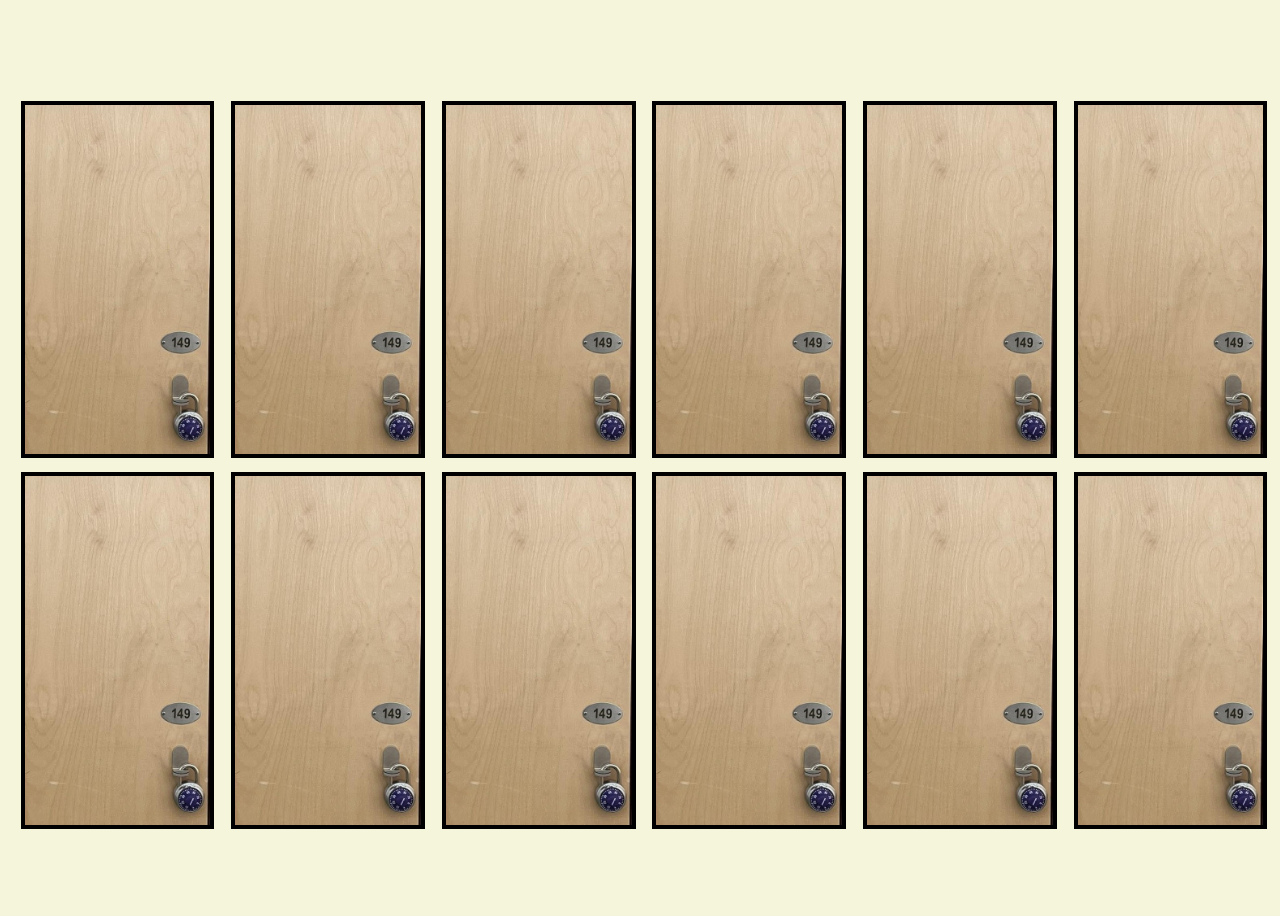
==== docs/index.html @ f3664911 "change name" ====
<!doctype html>
<html>
  <head>
    <title>YOLOOOOOO</title>
    <link rel="stylesheet" href="styles.css" />
  </head>
  <body>
    <div id="grid-box"></div>

    <div id="overlay" class="hidden">
      <div id="big-grid-overlay">
        <img src="" id="zoomedLocker" />
        <div id="question-form">
          <h2>Answer the following question to unlock a secret</h2>
          <div id="question-area"></div>
          <button id="submit-btn">Submit</button>
        </div>
      </div>
    </div>
  </body>

  <script src="scrippy.js"></script>
</html>
---- docs/styles.css ----
body{
    background-color: beige;
    align-content: center;
    align-items: center;
    height: 100vh;
}

img{
    border: 4px solid black;
    width: 100%;
    
}
#grid-box{
    display: grid;
    grid-template-columns: repeat(6, 1fr);
    gap: 2%;
    padding-left: 1%;
    padding-right: 1%;
}

/* break point for tablet */
@media (max-width: 768px){
    #grid-box{
        grid-template-columns: repeat(4, 1fr);
    }
}

/* break point 4 phone */
@media (max-width: 480px){
    #grid-box{
        grid-template-columns: repeat(3, 1fr);
    }
}

#overlay{
    position: fixed;
    top: 50%;
    left: 50%;
    transform: translate(-50%, -50%);
    height: 80vh;
    width: 80vw;
    background-color: gray;
    padding: 10px 40px;
}

#zoomedLocker{
    height: 60vh;
    width: auto;
}

.hidden{
    display: none;
}

#big-grid-overlay{
    display: grid;
    height: 100%;
    width: 100%;
    grid-template-columns: 3fr 6fr;
    gap: 20px;
    align-items: center;
    justify-items: center;
}
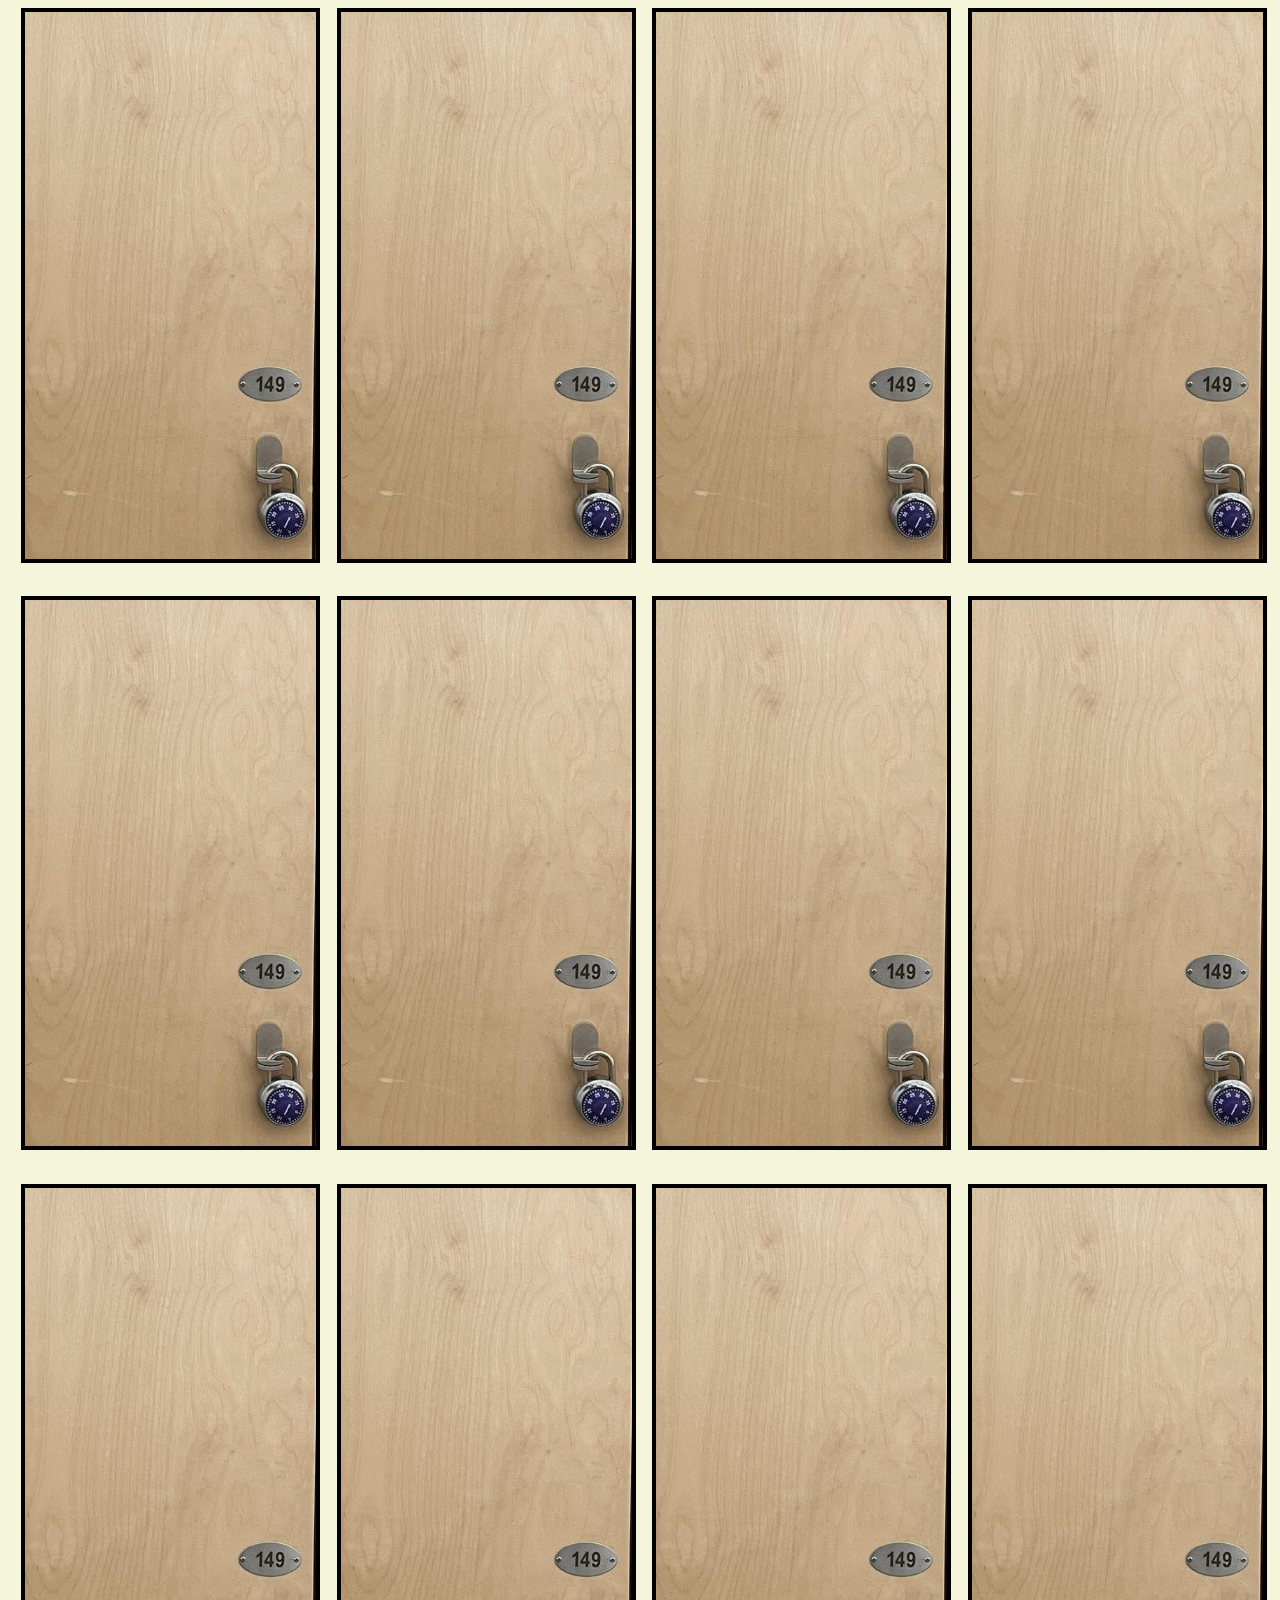
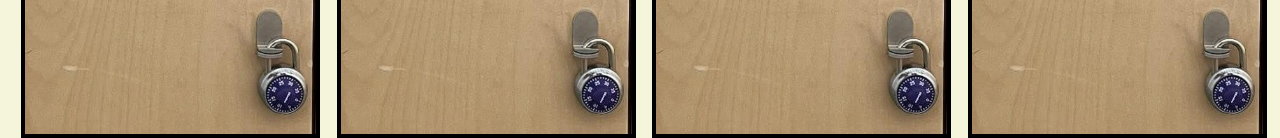
==== commit bd63158d: "display secret feature" ====
--- a/docs/index.html
+++ b/docs/index.html
@@ -8,7 +8,7 @@
     <div id="grid-box"></div>
 
     <div id="overlay" class="hidden">
-      <div id="big-grid-overlay">
+      <div id="parent-question">
         <img src="" id="zoomedLocker" />
         <div id="question-form">
           <h2>Answer the following question to unlock a secret</h2>
@@ -16,6 +16,9 @@
           <button id="submit-btn">Submit</button>
         </div>
       </div>
+      <div id="secret" class="hidden">
+        <h1>I know ur secret beacht</h1>
+      </div>
     </div>
   </body>
 
--- a/docs/styles.css
+++ b/docs/styles.css
@@ -19,14 +19,14 @@
 }
 
 /* break point for tablet */
-@media (max-width: 768px){
+@media (max-width: 2000px){
     #grid-box{
         grid-template-columns: repeat(4, 1fr);
     }
 }
 
 /* break point 4 phone */
-@media (max-width: 480px){
+@media (max-width: 1000px){
     #grid-box{
         grid-template-columns: repeat(3, 1fr);
     }
@@ -48,11 +48,8 @@
     width: auto;
 }
 
-.hidden{
-    display: none;
-}
 
-#big-grid-overlay{
+#parent-question{
     display: grid;
     height: 100%;
     width: 100%;
@@ -60,4 +57,7 @@
     gap: 20px;
     align-items: center;
     justify-items: center;
+}
+.hidden{
+    display: none !important;
 }
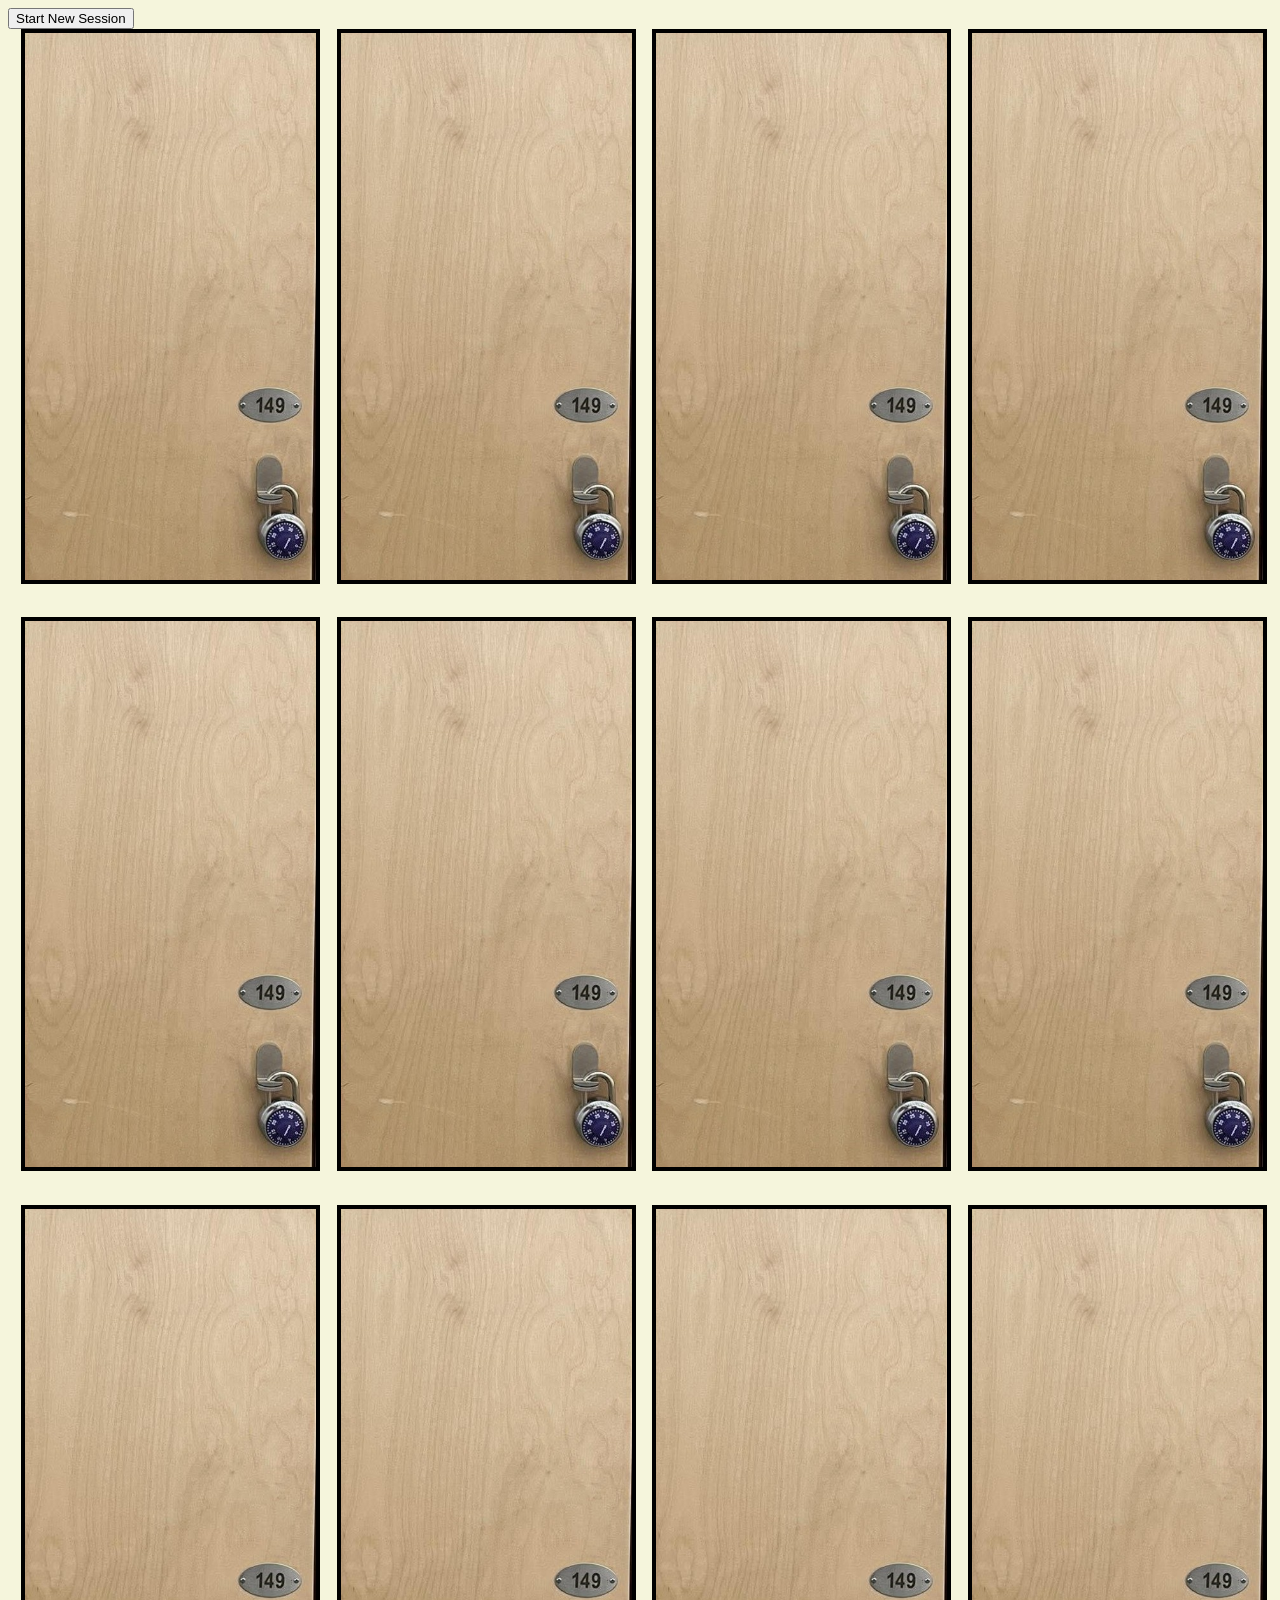
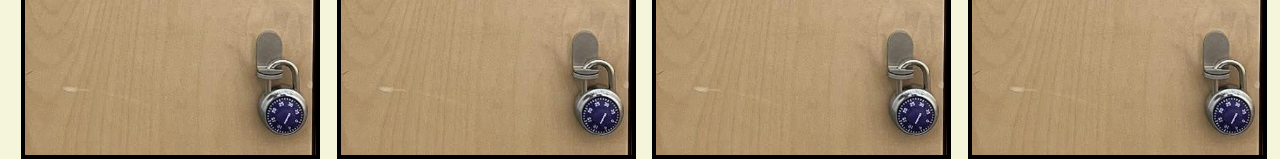
==== commit ec4deee6: "finish ad story" ====
--- a/docs/index.html
+++ b/docs/index.html
@@ -5,6 +5,15 @@
     <link rel="stylesheet" href="styles.css" />
   </head>
   <body>
+    <button onclick="clearCache()">Start New Session</button>
+    <div id="ad3" class="hidden horizontal">This is a box of ad</div>
+    <div id="ad4" class="hidden vertical">This is a box of ad</div>
+    <div id="ad5" class="hidden square">This is a box of ad</div>
+    <div id="ad7" class="hidden horizontal">This is a box of ad</div>
+    <div id="ad8" class="hidden">This is a box of ad</div>
+    <div id="ad9" class="hidden">This is a box of ad</div>
+    <div id="ad10" class="hidden">This is a box of ad</div>
+  
     <div id="grid-box"></div>
 
     <div id="overlay" class="hidden">
@@ -17,7 +26,6 @@
         </div>
       </div>
       <div id="secret" class="hidden">
-        <h1>I know ur secret beacht</h1>
       </div>
     </div>
   </body>
--- a/docs/styles.css
+++ b/docs/styles.css
@@ -19,7 +19,7 @@
 }
 
 /* break point for tablet */
-@media (max-width: 2000px){
+@media (max-width: 1500px){
     #grid-box{
         grid-template-columns: repeat(4, 1fr);
     }
@@ -31,7 +31,9 @@
         grid-template-columns: repeat(3, 1fr);
     }
 }
-
+a{
+    text-decoration: none;
+}
 #overlay{
     position: fixed;
     top: 50%;
@@ -48,6 +50,70 @@
     width: auto;
 }
 
+#ad3{
+    position: fixed;
+    height: 15vh;
+    background-color: rgb(205, 24, 24);
+    top: 20px;
+    left: 10vw;
+    width: 80vw;
+}
+
+#ad4{
+    position: fixed;
+    width: 20vw;
+    height: 40vh;
+    right: 0;
+    bottom: 20vh;
+    background-color: aqua;
+}
+
+#ad5{
+    position: fixed;
+    top: 40%;
+    left: 50%;
+    transform: translate(-50%, -50%);
+    height: 30vh;
+    width: 30vh;
+    background-color: blueviolet;
+}
+
+#ad7{
+    position: fixed;
+    bottom: 20%;
+    left: 0;
+    height: 30vh;
+    width: 50vw;
+    background-color: blueviolet;
+}
+
+#ad8{
+    position: fixed;
+    width: 80vw;
+    height: 15vh;
+    left: 20vw;
+    bottom: 5vh;
+    background-color: pink;
+}
+
+#ad9{
+    position: fixed;
+    width: 10vw;
+    height: 40vh;
+    left: 0;
+    top: 15vh;
+    background-color: aqua;
+}
+
+#ad10{
+    position: fixed;
+    width: 10vw;
+    height: 40vh;
+    right: 15vw;
+    bottom: 40vh;
+    background-color: rgb(92, 76, 117);
+}
+
 
 #parent-question{
     display: grid;
@@ -60,4 +126,92 @@
 }
 .hidden{
     display: none !important;
-}+}
+
+.horizontalBox {
+    overflow: hidden;
+    display: grid;
+    grid-template-columns: 3fr 3fr;
+    gap: 20px;
+    height: 100%;
+}
+
+.horizontalAd {
+    width: 100%;
+    height: 20vh;
+    object-fit: cover;
+    animation: panAdUpDown 6s ease-in-out infinite alternate;
+}
+
+@keyframes panAdUpDown {
+    from {
+        transform: translateY(-20%);
+    }
+    to {
+        transform: translateY(0%);
+    }
+}
+.title{
+    font-size: 1.5em;
+    text-decoration: none;
+    margin: 0;
+    color: white;
+}
+.text{
+    font-size: 1em;
+    text-decoration: none;
+    margin: 0;
+    color: white;
+}
+
+.horizontalText {
+    height: 15vh;
+    width: 100%;
+    display: flex;
+    flex-direction: column;
+    justify-content: center; 
+    align-items: center;   
+    text-align: center;
+
+}
+
+.fakeBnt{
+    background-color: aqua;
+    border-radius: 10px;
+    padding: 5px;
+}
+
+.verticalBox {
+    overflow: hidden;
+    display: grid;
+    grid-template-rows: 2fr 3fr;
+    gap: 20px;
+    height: 100%;
+}
+
+.verticalAd {
+    width: 100%;
+    height: 100%;
+    object-fit: cover;
+    animation: panAdLeftRight 6s ease-in-out infinite alternate;
+}
+
+@keyframes panAdLeftRight {
+    from {
+        transform: translateX(5%);
+    }
+    to {
+        transform: translateX(-5%);
+    }
+}
+
+#verticalText {
+    height: 100%;
+    width: 100%;
+    display: flex;
+    flex-direction: column;
+    justify-content: center; 
+    align-items: center;   
+    text-align: center;
+    text-decoration: none;
+}
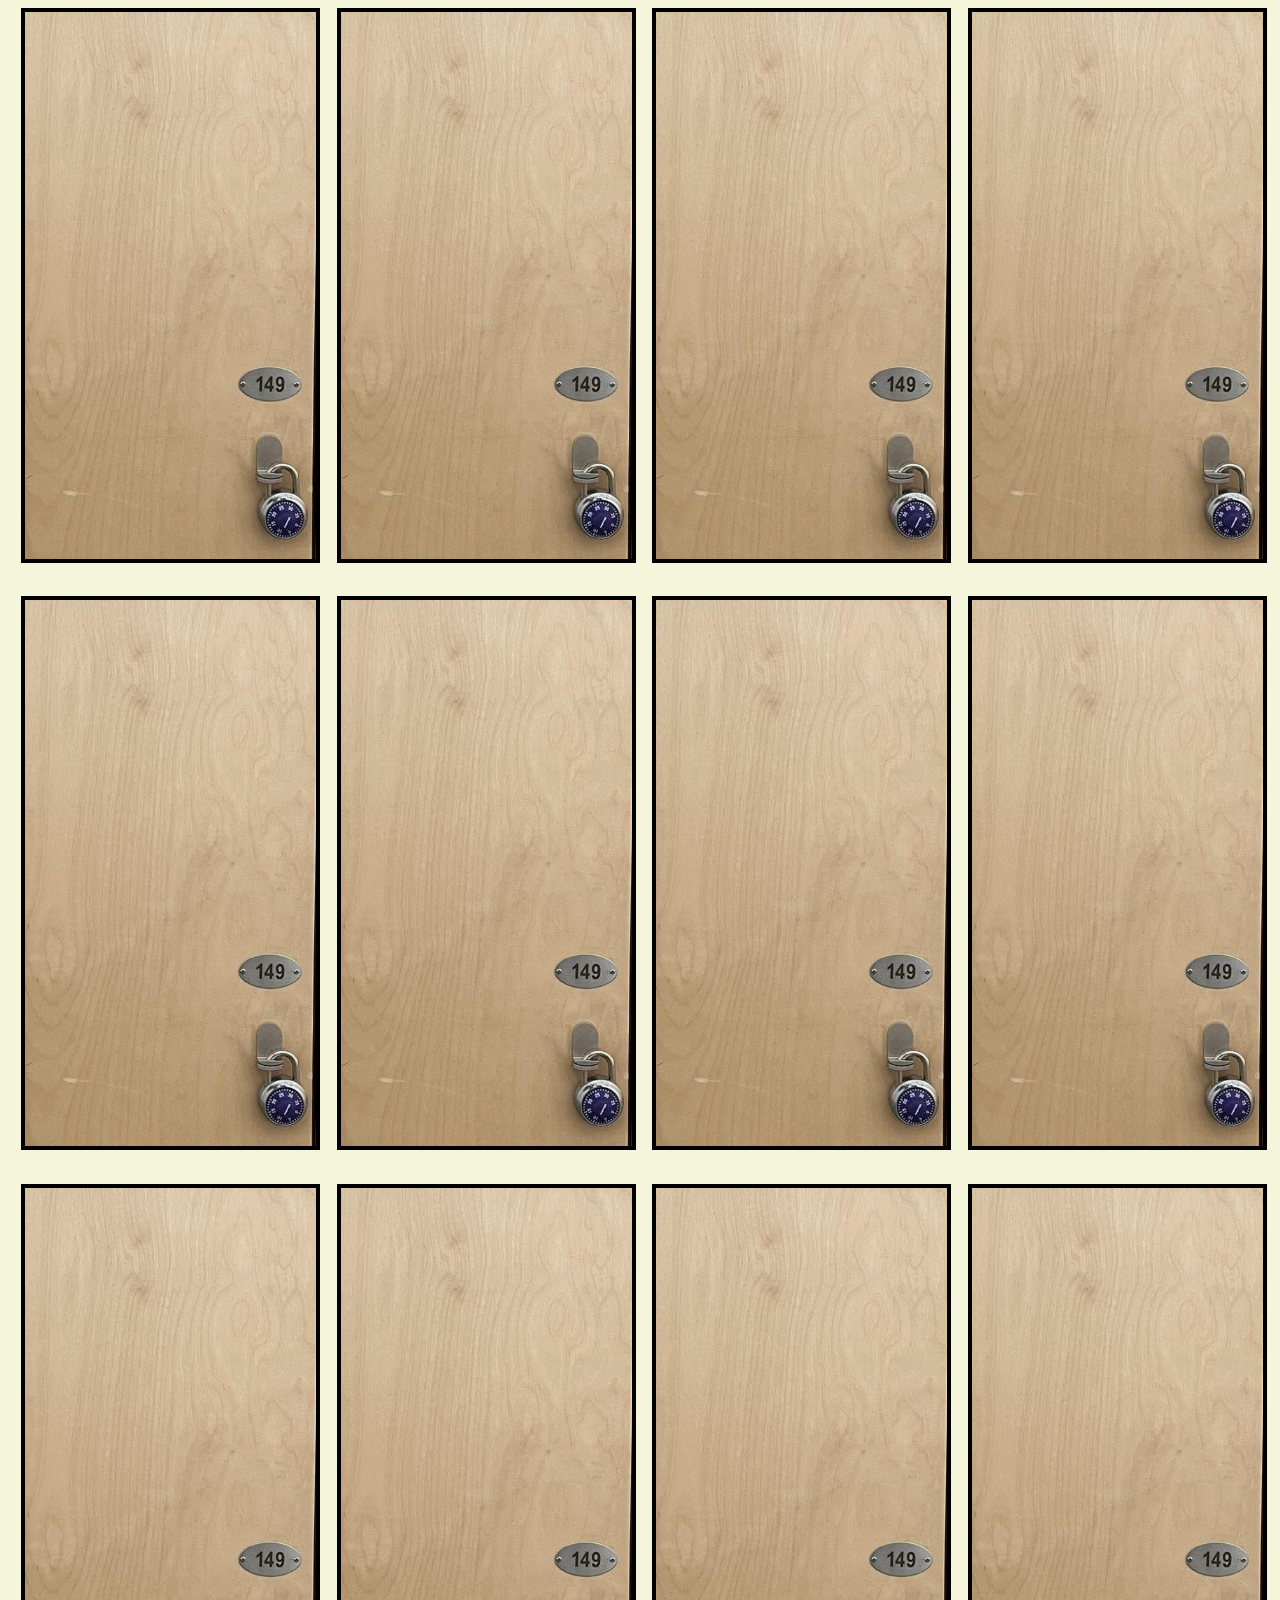
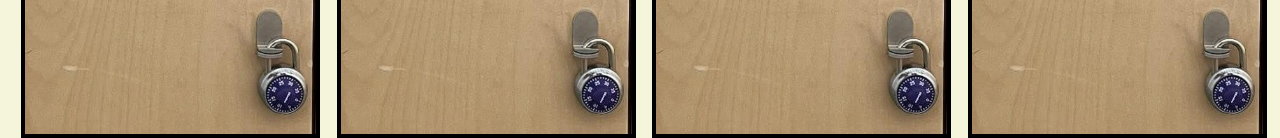
==== commit 18864f4f: "remove refresh button" ====
--- a/docs/index.html
+++ b/docs/index.html
@@ -3,30 +3,41 @@
   <head>
     <title>YOLOOOOOO</title>
     <link rel="stylesheet" href="styles.css" />
+    <link rel="preconnect" href="https://fonts.googleapis.com" />
+    <link rel="preconnect" href="https://fonts.gstatic.com" crossorigin />
+    <link
+      href="https://fonts.googleapis.com/css2?family=Geo:ital@0;1&family=Google+Sans+Flex:opsz,wght@6..144,1..1000&family=Roboto:ital,wght@0,100..900;1,100..900&display=swap"
+      rel="stylesheet"
+    />
+    <link rel="preconnect" href="https://fonts.googleapis.com" />
+    <link rel="preconnect" href="https://fonts.gstatic.com" crossorigin />
+    <link
+      href="https://fonts.googleapis.com/css2?family=Geo:ital@0;1&family=Google+Sans+Flex:opsz,wght@6..144,1..1000&family=Roboto:ital,wght@0,100..900;1,100..900&display=swap"
+      rel="stylesheet"
+    />
   </head>
   <body>
-    <button onclick="clearCache()">Start New Session</button>
+    <!-- <button onclick="clearCache()">Start New Session</button> -->
     <div id="ad3" class="hidden horizontal">This is a box of ad</div>
     <div id="ad4" class="hidden vertical">This is a box of ad</div>
-    <div id="ad5" class="hidden square">This is a box of ad</div>
-    <div id="ad7" class="hidden horizontal">This is a box of ad</div>
-    <div id="ad8" class="hidden">This is a box of ad</div>
+    <div id="ad5" class="hidden square flash">This is a box of ad</div>
+    <div id="ad7" class="hidden horizontal shaky">This is a box of ad</div>
+    <div id="ad8" class="hidden flash">This is a box of ad</div>
     <div id="ad9" class="hidden">This is a box of ad</div>
-    <div id="ad10" class="hidden">This is a box of ad</div>
-  
+    <div id="ad10" class="hidden shaky">This is a box of ad</div>
+
     <div id="grid-box"></div>
 
     <div id="overlay" class="hidden">
       <div id="parent-question">
         <img src="" id="zoomedLocker" />
-        <div id="question-form">
+        <div id="question-form" class="geo-regular">
           <h2>Answer the following question to unlock a secret</h2>
           <div id="question-area"></div>
           <button id="submit-btn">Submit</button>
         </div>
       </div>
-      <div id="secret" class="hidden">
-      </div>
+      <div id="secret" class="hidden"></div>
     </div>
   </body>
 
--- a/docs/styles.css
+++ b/docs/styles.css
@@ -1,217 +1,337 @@
-body{
-    background-color: beige;
-    align-content: center;
-    align-items: center;
-    height: 100vh;
-}
-
-img{
-    border: 4px solid black;
-    width: 100%;
-    
-}
-#grid-box{
-    display: grid;
-    grid-template-columns: repeat(6, 1fr);
-    gap: 2%;
-    padding-left: 1%;
-    padding-right: 1%;
+body {
+  background-color: beige;
+  align-content: center;
+  align-items: center;
+  height: 100vh;
+}
+
+.geo-regular {
+  font-family: "Geo", sans-serif;
+  font-weight: 400;
+  font-style: normal;
+}
+
+.geo-regular-italic {
+  font-family: "Geo", sans-serif;
+  font-weight: 400;
+  font-style: italic;
+}
+
+
+#grid-box>img {
+  border: 4px solid black;
+  width: 100%;
+}
+#grid-box {
+  display: grid;
+  grid-template-columns: repeat(6, 1fr);
+  gap: 2%;
+  padding-left: 1%;
+  padding-right: 1%;
+}
+
+#parent-question {
+  display: grid;
+  height: 100%;
+  width: 100%;
+  grid-template-columns: 3fr 6fr;
+  gap: 20px;
+  align-items: center;
+  justify-items: center;
+}
+
+
+
+/* break point 4 phone */
+@media (max-width: 1000px) {
+  #grid-box {
+    grid-template-columns: repeat(3, 1fr);
+  }
+  #zoomedLocker {
+    display: none;
+  }
+  #parent-question{
+    grid-template-columns: none;
+  }
+}
+a {
+  text-decoration: none;
 }
 
 /* break point for tablet */
-@media (max-width: 1500px){
-    #grid-box{
-        grid-template-columns: repeat(4, 1fr);
-    }
-}
-
-/* break point 4 phone */
-@media (max-width: 1000px){
-    #grid-box{
-        grid-template-columns: repeat(3, 1fr);
-    }
-}
-a{
-    text-decoration: none;
-}
-#overlay{
-    position: fixed;
-    top: 50%;
-    left: 50%;
-    transform: translate(-50%, -50%);
-    height: 80vh;
-    width: 80vw;
-    background-color: gray;
-    padding: 10px 40px;
-}
-
-#zoomedLocker{
-    height: 60vh;
-    width: auto;
-}
-
-#ad3{
-    position: fixed;
-    height: 15vh;
-    background-color: rgb(205, 24, 24);
-    top: 20px;
-    left: 10vw;
-    width: 80vw;
-}
-
-#ad4{
-    position: fixed;
-    width: 20vw;
-    height: 40vh;
-    right: 0;
-    bottom: 20vh;
-    background-color: aqua;
-}
-
-#ad5{
-    position: fixed;
-    top: 40%;
-    left: 50%;
-    transform: translate(-50%, -50%);
-    height: 30vh;
-    width: 30vh;
-    background-color: blueviolet;
-}
-
-#ad7{
-    position: fixed;
-    bottom: 20%;
-    left: 0;
-    height: 30vh;
-    width: 50vw;
-    background-color: blueviolet;
-}
-
-#ad8{
-    position: fixed;
-    width: 80vw;
-    height: 15vh;
-    left: 20vw;
-    bottom: 5vh;
-    background-color: pink;
-}
-
-#ad9{
-    position: fixed;
-    width: 10vw;
-    height: 40vh;
-    left: 0;
-    top: 15vh;
-    background-color: aqua;
-}
-
-#ad10{
-    position: fixed;
-    width: 10vw;
-    height: 40vh;
-    right: 15vw;
-    bottom: 40vh;
-    background-color: rgb(92, 76, 117);
-}
-
-
-#parent-question{
-    display: grid;
-    height: 100%;
-    width: 100%;
-    grid-template-columns: 3fr 6fr;
-    gap: 20px;
-    align-items: center;
-    justify-items: center;
-}
-.hidden{
-    display: none !important;
+@media (max-width: 1500px) {
+  #grid-box {
+    grid-template-columns: repeat(4, 1fr);
+  }
+}
+
+#overlay {
+  position: fixed;
+  top: 50%;
+  left: 50%;
+  transform: translate(-50%, -50%);
+  height: 80vh;
+  width: 80vw;
+  background-color: gray;
+  padding: 10px 40px;
+}
+
+#question-form{
+    margin-bottom: 20%;
+}
+
+#question-form > h2{
+    font-size: 4rem;
+}
+#question-area{
+    font-size: 3rem;
+}
+#question-area>label{
+    font-size: 2rem;
+}
+#zoomedLocker {
+  height: 60%;
+  width: auto;
+}
+
+.google-sans-flex {
+  font-family: "Google Sans Flex", sans-serif;
+  font-optical-sizing: auto;
+  font-weight: 500;
+  font-style: normal;
+  font-variation-settings:
+    "slnt" 0,
+    "wdth" 100,
+    "GRAD" 0,
+    "ROND" 0;
+}
+
+input{
+    font-size: 2rem;
+    height: 40px;
+    padding: 5px;
+    font-family: "Google Sans Flex", sans-serif;
+}
+
+#submit-btn{
+    font-size: 1rem;
+    padding: 5px;
+    margin: 10px 0;
+    font-family: "Google Sans Flex", sans-serif;
+}
+
+#secret>h1{
+    font-size: 4rem;
+    font-weight: bold;
+}
+#secret>p{
+    font-size: 2rem;
+    font-family: "Google Sans Flex", sans-serif;
+}
+
+#ad3 {
+  position: fixed;
+  height: 15vh;
+  background-color: rgb(205, 24, 24);
+  top: 20px;
+  left: 10vw;
+  width: 80vw;
+  border: 3px solid;
+  animation: borderColorChange 1s infinite;
+}
+
+
+#ad4 {
+  position: fixed;
+  width: 20vw;
+  height: 40vh;
+  right: 0;
+  bottom: 20vh;
+  background-color: rgb(40, 29, 255);
+  border: 3px solid;
+  animation: borderColorChange 1s infinite;
+}
+
+#ad5 {
+  position: fixed;
+  top: 30%;
+  left: 50%;
+  transform: translate(-50%, -50%);
+  height: 40vh;
+  width: 40vh;
+  background-color: blueviolet;
+
+}
+
+@keyframes borderColorChange{
+  0% {border-color: red;}
+  50% {border-color: yellow;}
+  100% {border-color: green;}
+}
+#ad7 {
+  position: fixed;
+  bottom: 20%;
+  left: 10vw;
+  height: 15vh;
+  width: 50vw;
+  background-color: blueviolet;
+}
+
+#ad8 {
+  position: fixed;
+  width: 80vw;
+  height: 15vh;
+  left: 20vw;
+  bottom: 5vh;
+  background-color: pink;
+}
+
+#ad9 {
+  position: fixed;
+  width: 20vw;
+  height: 50vh;
+  left: 0;
+  top: 15vh;
+  background-color: rgb(167, 0, 75);
+}
+
+#ad10 {
+  position: fixed;
+  width: 10vw;
+  height: 40vh;
+  right: 15vw;
+  bottom: 40vh;
+  background-color: rgb(92, 76, 117);
+}
+
+
+.hidden {
+  display: none !important;
 }
 
 .horizontalBox {
-    overflow: hidden;
-    display: grid;
-    grid-template-columns: 3fr 3fr;
-    gap: 20px;
-    height: 100%;
+  overflow: hidden;
+  display: grid;
+  grid-template-columns: 3fr 3fr;
+  gap: 20px;
+  height: 100%;
 }
 
 .horizontalAd {
-    width: 100%;
-    height: 20vh;
-    object-fit: cover;
-    animation: panAdUpDown 6s ease-in-out infinite alternate;
+  width: 100%;
+  height: 20vh;
+  object-fit: cover;
+  animation: panAdUpDown 1s ease-in-out infinite alternate;
 }
 
 @keyframes panAdUpDown {
-    from {
-        transform: translateY(-20%);
-    }
-    to {
-        transform: translateY(0%);
-    }
-}
-.title{
-    font-size: 1.5em;
-    text-decoration: none;
-    margin: 0;
-    color: white;
-}
-.text{
-    font-size: 1em;
-    text-decoration: none;
-    margin: 0;
-    color: white;
+  from {
+    transform: translateY(-20%);
+  }
+  to {
+    transform: translateY(0%);
+  }
+}
+.title {
+  font-size: 1.5em;
+  margin: 0;
+  color: white;
+}
+.text {
+  font-size: 1em;
+  text-decoration: none;
+  margin: 0;
+  color: white;
 }
 
 .horizontalText {
-    height: 15vh;
-    width: 100%;
-    display: flex;
-    flex-direction: column;
-    justify-content: center; 
-    align-items: center;   
-    text-align: center;
-
-}
-
-.fakeBnt{
-    background-color: aqua;
-    border-radius: 10px;
-    padding: 5px;
+  height: 15vh;
+  width: 100%;
+  display: flex;
+  flex-direction: column;
+  justify-content: center;
+  align-items: center;
+  text-align: center;
+  gap: 5px;
+  padding: 5px;
+}
+
+.fakeBnt {
+  background-color: aqua;
+  border-radius: 2px;
+  padding: 5px;
 }
 
 .verticalBox {
-    overflow: hidden;
-    display: grid;
-    grid-template-rows: 2fr 3fr;
-    gap: 20px;
-    height: 100%;
+  overflow: hidden;
+  display: grid;
+  gap: 5px;
+  height: 100%;
+  grid-template-rows: 50% 50%;
 }
 
 .verticalAd {
-    width: 100%;
-    height: 100%;
-    object-fit: cover;
-    animation: panAdLeftRight 6s ease-in-out infinite alternate;
+  height: 100%;
+  width: 120%;
+  object-fit: cover;
+  animation: panAdLeftRight 2s ease-in-out infinite alternate;
 }
 
 @keyframes panAdLeftRight {
-    from {
-        transform: translateX(5%);
-    }
-    to {
-        transform: translateX(-5%);
-    }
-}
-
-#verticalText {
-    height: 100%;
-    width: 100%;
-    display: flex;
-    flex-direction: column;
-    justify-content: center; 
-    align-items: center;   
-    text-align: center;
-    text-decoration: none;
-}
+  from {
+    transform: translateX(0%);
+  }
+  to {
+    transform: translateX(-10%);
+  }
+}
+
+.verticalText {
+  height: 100%;
+  display: flex;
+  flex-direction: column;
+  justify-content: center;
+  align-items: center;
+  text-align: center;
+  text-decoration: none;
+  gap: 20px;
+  padding: 5px;
+}
+
+.shaky {
+  animation: shake 0.3s infinite;
+}
+
+@keyframes shake {
+  0% {
+    transform: translate(0px, 0px);
+  }
+  25% {
+    transform: translate(1px, -1px);
+  }
+  50% {
+    transform: translate(-1px, 1px);
+  }
+  75% {
+    transform: translate(1px, 1px);
+  }
+  100% {
+    transform: translate(-1px, -1px);
+  }
+}
+
+.flash {
+  animation: flash 0.6s infinite;
+}
+
+@keyframes flash {
+  0% {
+    background-color: red;
+  }
+  50% {
+    background-color: yellow;
+  }
+  100% {
+    background-color: red;
+  }
+}
